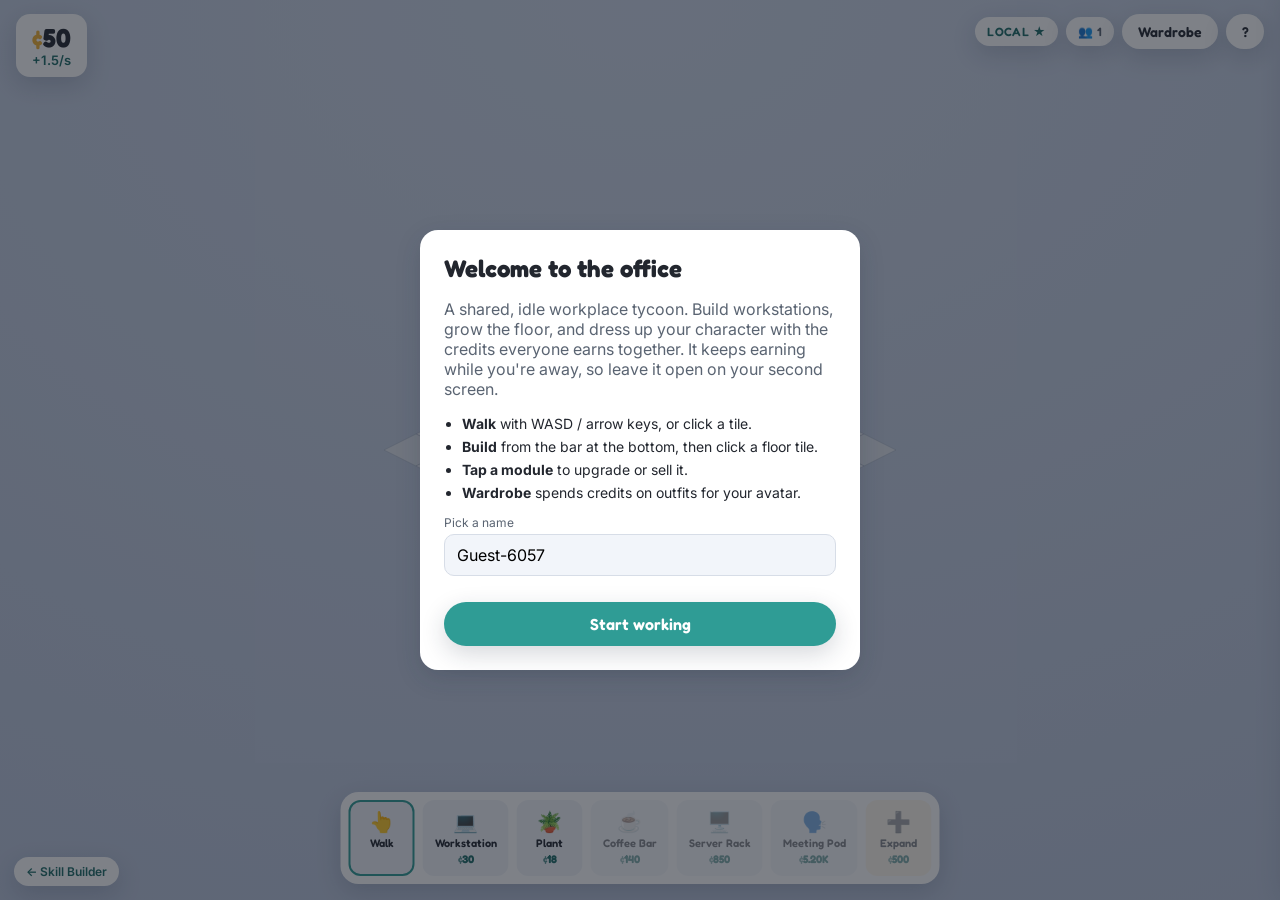
==== tycoon/index.html @ 8f823d98 "Add Deskovania: multiplayer idle office tycoon page A second, parallel page at /tycoon/ (separate fr" ====
<!DOCTYPE html>
<html lang="en">
<head>
  <meta charset="UTF-8" />
  <meta name="viewport" content="width=device-width, initial-scale=1.0, maximum-scale=1.0, user-scalable=no" />
  <title>Deskovania</title>
  <link rel="icon" href="data:image/svg+xml,<svg xmlns='http://www.w3.org/2000/svg' viewBox='0 0 16 16'><text x='1' y='14' font-size='14'>%F0%9F%8F%A2</text></svg>" />
  <link rel="preconnect" href="https://fonts.googleapis.com" />
  <link rel="preconnect" href="https://fonts.gstatic.com" crossorigin />
  <link href="https://fonts.googleapis.com/css2?family=Fredoka:wght@400;500;600;700&family=Inter:wght@400;500;600&display=swap" rel="stylesheet" />
  <link rel="stylesheet" href="styles.css" />
</head>
<body>
  <!-- the isometric world -->
  <canvas id="stage"></canvas>

  <!-- overlay UI -->
  <header id="hud" class="hud"></header>
  <aside id="panel" class="panel"></aside>
  <nav id="buildbar" class="buildbar"></nav>
  <div id="toast" class="toast"></div>

  <a class="cross-link" href="../index.html" title="Back to the Skill Builder">← Skill Builder</a>

  <script type="module" src="src/main.js"></script>
</body>
</html>
---- tycoon/styles.css ----
/* Deskovania — bright, cozy office tycoon. Distinct from the noir skill builder. */

:root {
  --bg: #cdd6e6;
  --bg2: #b9c4da;
  --ink: #22262e;
  --muted: #5a6472;
  --card: #ffffff;
  --card-2: #f2f5fa;
  --line: #d7dde7;
  --brand: #2f9c95;
  --brand-ink: #1c6b66;
  --gold: #f2b134;
  --danger: #e35b4c;
  --shadow: 0 8px 24px rgba(30, 40, 60, 0.18);
  --radius: 14px;
  font-family: "Inter", system-ui, sans-serif;
}

* { box-sizing: border-box; }
html, body { height: 100%; margin: 0; }
body {
  background: radial-gradient(120% 120% at 50% 0%, var(--bg) 0%, var(--bg2) 100%);
  color: var(--ink);
  overflow: hidden;
  overscroll-behavior: none;
  -webkit-user-select: none;
  user-select: none;
}

#stage {
  position: fixed;
  inset: 0;
  width: 100vw;
  height: 100vh;
  display: block;
  cursor: pointer;
}

.badge, .btn, .build-btn, h1, h2, .coin-amt { font-family: "Fredoka", "Inter", sans-serif; }

/* ---- HUD ---------------------------------------------------------------- */
.hud {
  position: fixed;
  top: 0; left: 0; right: 0;
  display: flex;
  justify-content: space-between;
  align-items: flex-start;
  padding: 14px 16px;
  gap: 12px;
  pointer-events: none;
}
.hud > * { pointer-events: auto; }
.hud-right { display: flex; gap: 8px; align-items: center; }

.coin {
  background: var(--card);
  border-radius: var(--radius);
  box-shadow: var(--shadow);
  padding: 10px 16px;
  display: flex;
  flex-direction: column;
  line-height: 1.1;
}
.coin-amt { font-size: 26px; font-weight: 700; }
.coin-amt::before { content: "\00A2 "; color: var(--gold); }
.coin-rate { font-size: 13px; color: var(--brand-ink); font-weight: 600; }

.badge {
  background: var(--card);
  border-radius: 999px;
  padding: 7px 12px;
  font-size: 12px;
  font-weight: 600;
  letter-spacing: 0.03em;
  box-shadow: var(--shadow);
  color: var(--brand-ink);
}
.badge.muted { color: var(--muted); }

.btn {
  background: var(--card);
  border: none;
  border-radius: 999px;
  padding: 9px 16px;
  font-size: 14px;
  font-weight: 600;
  color: var(--ink);
  box-shadow: var(--shadow);
  cursor: pointer;
  transition: transform 0.08s ease, background 0.15s ease;
}
.btn:hover { transform: translateY(-1px); }
.btn:active { transform: translateY(0); }
.btn.primary { background: var(--brand); color: #fff; }
.btn.primary.poor { background: #9fb1b0; cursor: not-allowed; }
.btn.ghost { width: 38px; padding: 9px 0; text-align: center; }
.btn.big { width: 100%; padding: 12px; font-size: 16px; margin-top: 12px; }

/* ---- build bar ---------------------------------------------------------- */
.buildbar {
  position: fixed;
  left: 50%;
  bottom: 16px;
  transform: translateX(-50%);
  display: flex;
  gap: 8px;
  padding: 8px;
  background: var(--card);
  border-radius: 18px;
  box-shadow: var(--shadow);
  max-width: calc(100vw - 24px);
  overflow-x: auto;
  scrollbar-width: none;
}
.buildbar::-webkit-scrollbar { display: none; }
.build-btn {
  border: 2px solid transparent;
  background: var(--card-2);
  border-radius: 12px;
  padding: 8px 10px;
  min-width: 66px;
  display: flex;
  flex-direction: column;
  align-items: center;
  gap: 2px;
  cursor: pointer;
  color: var(--ink);
  transition: transform 0.08s ease, border-color 0.15s ease;
}
.build-btn:hover { transform: translateY(-2px); }
.build-btn.active { border-color: var(--brand); background: #e6f4f2; }
.build-btn.poor { opacity: 0.55; }
.build-btn.disabled { opacity: 0.5; cursor: default; }
.build-btn.cursor { background: #eef1f6; }
.build-btn.expand { background: #fff6e2; }
.b-glyph { font-size: 20px; }
.b-name { font-size: 11px; font-weight: 600; }
.b-cost { font-size: 11px; color: var(--brand-ink); font-weight: 700; }
.b-cost::before { content: "\00A2"; opacity: 0.7; }

/* ---- side panel --------------------------------------------------------- */
.panel {
  position: fixed;
  top: 0; right: 0;
  height: 100%;
  width: min(340px, 88vw);
  background: var(--card);
  box-shadow: -10px 0 30px rgba(30, 40, 60, 0.18);
  transform: translateX(105%);
  transition: transform 0.22s cubic-bezier(0.2, 0.8, 0.2, 1);
  padding: 18px;
  overflow-y: auto;
  z-index: 20;
}
.panel.open { transform: translateX(0); }
.panel-head { display: flex; justify-content: space-between; align-items: center; margin-bottom: 6px; }
.panel-head h2 { margin: 0; font-size: 20px; }
.x { border: none; background: var(--card-2); border-radius: 8px; width: 30px; height: 30px; cursor: pointer; font-size: 14px; }

.stat { display: flex; justify-content: space-between; padding: 8px 0; border-bottom: 1px solid var(--line); }
.stat-l { color: var(--muted); }
.stat-v { font-weight: 700; }
.panel-actions { display: flex; gap: 8px; margin-top: 16px; }
.panel-actions .btn { flex: 1; }

.muted { color: var(--muted); }
.small { font-size: 13px; }

.field { display: block; margin: 14px 0; }
.field-label { display: block; font-size: 12px; color: var(--muted); margin-bottom: 4px; }
.name-input {
  width: 100%;
  padding: 10px 12px;
  border: 1px solid var(--line);
  border-radius: 10px;
  font: inherit;
  background: var(--card-2);
}

/* ---- wardrobe ----------------------------------------------------------- */
.ward-slot { margin: 14px 0; }
.ward-label { font-size: 13px; font-weight: 700; color: var(--muted); margin-bottom: 8px; }
.ward-grid { display: grid; grid-template-columns: 1fr 1fr; gap: 8px; }
.chip {
  display: flex;
  align-items: center;
  gap: 8px;
  border: 2px solid var(--line);
  background: var(--card-2);
  border-radius: 12px;
  padding: 8px;
  cursor: pointer;
  text-align: left;
}
.chip:hover { border-color: var(--brand); }
.chip.equipped { border-color: var(--brand); background: #e6f4f2; }
.chip.locked { opacity: 0.92; }
.sw {
  width: 22px; height: 22px; border-radius: 6px;
  flex: 0 0 auto;
  display: inline-flex; align-items: center; justify-content: center;
  background: #d8dee7; font-size: 13px;
  box-shadow: inset 0 0 0 1px rgba(0,0,0,0.08);
}
.chip-name { flex: 1; font-size: 12px; font-weight: 600; }
.chip-tag { font-size: 11px; font-weight: 700; color: var(--muted); }
.chip-tag.on { color: var(--brand-ink); }
.chip-tag.buy { color: var(--gold); }
.chip-tag.buy::before { content: "\00A2"; }

/* ---- toast + modal ------------------------------------------------------ */
.toast {
  position: fixed;
  left: 50%;
  bottom: 108px;
  transform: translateX(-50%);
  display: flex;
  flex-direction: column;
  gap: 6px;
  align-items: center;
  pointer-events: none;
  z-index: 30;
}
.toast-item {
  background: rgba(24, 28, 36, 0.92);
  color: #fff;
  padding: 8px 14px;
  border-radius: 999px;
  font-size: 13px;
  font-weight: 500;
  opacity: 0;
  transform: translateY(8px);
  transition: opacity 0.25s ease, transform 0.25s ease;
}
.toast-item.show { opacity: 1; transform: translateY(0); }

.modal-back {
  position: fixed; inset: 0;
  background: rgba(20, 26, 38, 0.55);
  display: flex; align-items: center; justify-content: center;
  z-index: 50; padding: 16px;
}
.modal {
  background: var(--card);
  border-radius: 18px;
  padding: 24px;
  max-width: 440px;
  box-shadow: var(--shadow);
}
.modal h2 { margin: 0 0 8px; font-size: 24px; }
.help-list { margin: 12px 0; padding-left: 18px; color: var(--ink); }
.help-list li { margin: 6px 0; font-size: 14px; }

.cross-link {
  position: fixed;
  left: 14px; bottom: 14px;
  background: var(--card);
  color: var(--brand-ink);
  text-decoration: none;
  font-size: 12px;
  font-weight: 600;
  padding: 7px 12px;
  border-radius: 999px;
  box-shadow: var(--shadow);
  pointer-events: auto;
}

.boot-error {
  position: fixed; inset: auto 16px 16px 16px;
  background: var(--danger); color: #fff;
  padding: 12px 16px; border-radius: 12px; font-size: 14px;
  z-index: 99;
}

@media (max-width: 560px) {
  .coin-amt { font-size: 22px; }
  .build-btn { min-width: 58px; }
  .cross-link { bottom: 88px; }
}
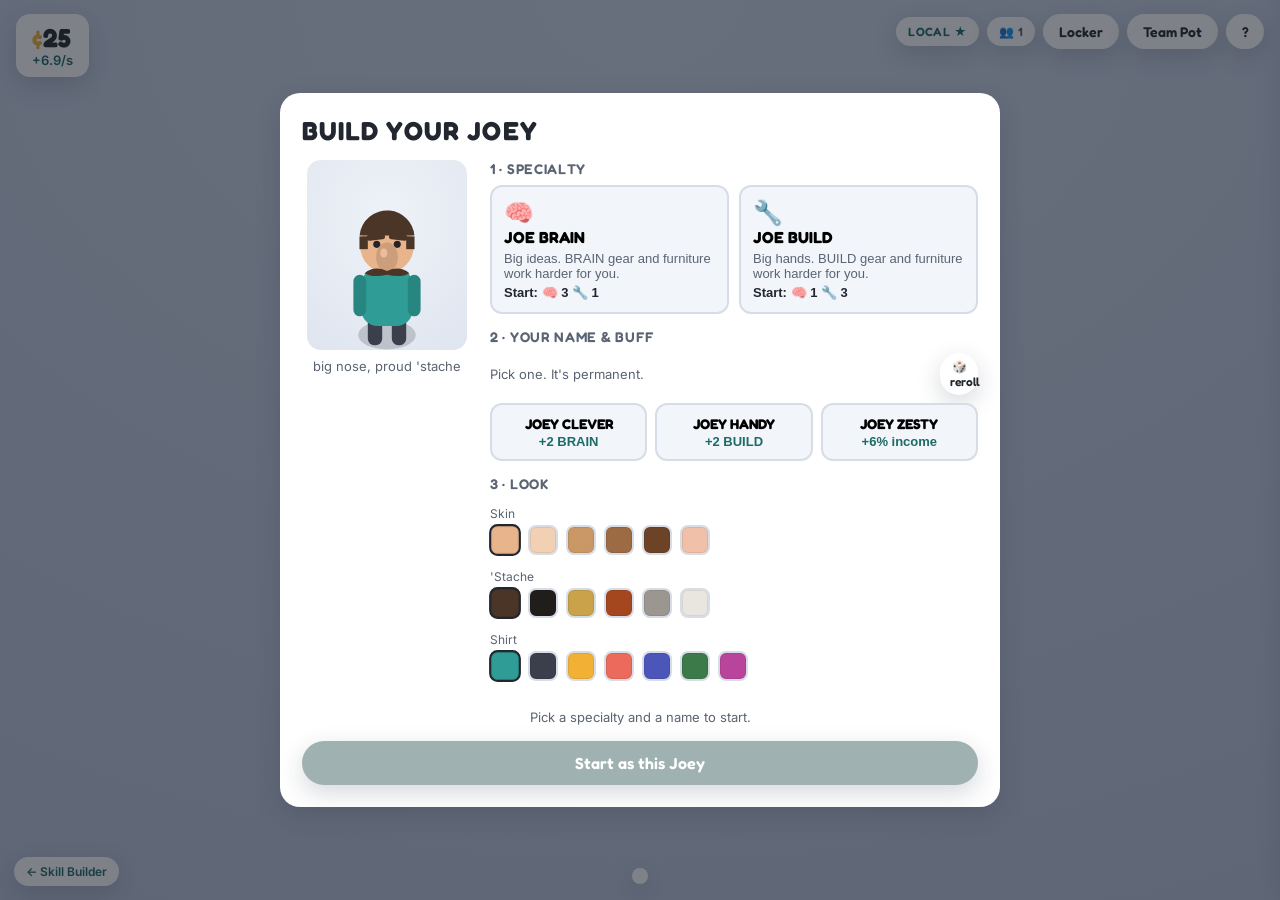
==== commit e9c18a9e: "Rework tycoon into JOE TIME: Joey theme, creation gate, stats, pot Drop the Deskovania office themin" ====
--- a/tycoon/index.html
+++ b/tycoon/index.html
@@ -3,8 +3,8 @@
 <head>
   <meta charset="UTF-8" />
   <meta name="viewport" content="width=device-width, initial-scale=1.0, maximum-scale=1.0, user-scalable=no" />
-  <title>Deskovania</title>
-  <link rel="icon" href="data:image/svg+xml,<svg xmlns='http://www.w3.org/2000/svg' viewBox='0 0 16 16'><text x='1' y='14' font-size='14'>%F0%9F%8F%A2</text></svg>" />
+  <title>Joe Time</title>
+  <link rel="icon" href="data:image/svg+xml,<svg xmlns='http://www.w3.org/2000/svg' viewBox='0 0 16 16'><text x='1' y='14' font-size='14'>%F0%9F%91%A8</text></svg>" />
   <link rel="preconnect" href="https://fonts.googleapis.com" />
   <link rel="preconnect" href="https://fonts.gstatic.com" crossorigin />
   <link href="https://fonts.googleapis.com/css2?family=Fredoka:wght@400;500;600;700&family=Inter:wght@400;500;600&display=swap" rel="stylesheet" />
--- a/tycoon/styles.css
+++ b/tycoon/styles.css
@@ -273,8 +273,90 @@
   z-index: 99;
 }
 
+/* ---- Joe Time additions ------------------------------------------------- */
+.stat-chips { display: flex; gap: 6px; margin-top: 6px; }
+.schip {
+  background: var(--card); border-radius: 999px; padding: 4px 9px;
+  font-size: 12px; font-weight: 700; box-shadow: var(--shadow);
+}
+.schip.brain { color: #4b56b8; }
+.schip.build { color: #c9772f; }
+.badge.big { font-size: 13px; padding: 8px 12px; }
+.badge.alert, .btn.alert { background: var(--gold); color: #3a2c00; }
+
+.spec-line { display: flex; gap: 8px; align-items: center; flex-wrap: wrap; margin-bottom: 8px; }
+
+/* build bar tag tints */
+.build-btn.t-brain { box-shadow: inset 0 -3px 0 #4b56b8; }
+.build-btn.t-build { box-shadow: inset 0 -3px 0 #c9772f; }
+.build-btn.t-neutral { box-shadow: inset 0 -3px 0 #7f8794; }
+
+/* gear + look */
+.chip-buff { font-size: 11px; font-weight: 700; color: var(--brand-ink); margin-right: 4px; }
+.ward-sub { font-size: 12px; color: var(--muted); margin: 4px 0; }
+.look-row { display: flex; gap: 8px; flex-wrap: wrap; }
+.swatch {
+  width: 30px; height: 30px; border-radius: 8px; border: 2px solid var(--line);
+  cursor: pointer; box-shadow: inset 0 0 0 1px rgba(0,0,0,0.08);
+}
+.swatch.on { border-color: var(--ink); transform: scale(1.06); }
+
+/* team pot */
+.pot-balance { text-align: center; margin: 8px 0 12px; }
+.pot-amt { font-family: "Fredoka", sans-serif; font-size: 40px; font-weight: 700; color: var(--gold); display: block; }
+.pot-amt::before { content: "\00A2"; opacity: 0.7; }
+.pot-sub { font-size: 12px; color: var(--muted); }
+.pot-phase { text-align: center; padding: 8px; border-radius: 10px; font-weight: 600; font-size: 13px; margin-bottom: 10px; }
+.pot-phase.grow { background: #e6f4f2; color: var(--brand-ink); }
+.pot-phase.vote { background: #fff2d6; color: #8a5a00; }
+.invest-row { display: flex; gap: 8px; margin-top: 10px; }
+.invest-row .name-input { margin: 0; }
+.invest-row .btn { flex: 0 0 auto; }
+.quick-row { display: flex; gap: 6px; margin-top: 8px; }
+.qbtn { flex: 1; border: 1px solid var(--line); background: var(--card-2); border-radius: 8px; padding: 8px; font: inherit; font-weight: 600; cursor: pointer; }
+.qbtn:hover { border-color: var(--brand); }
+.prop { display: flex; align-items: center; gap: 10px; width: 100%; text-align: left; border: 2px solid var(--line); background: var(--card-2); border-radius: 12px; padding: 10px; margin-top: 8px; cursor: pointer; }
+.prop:hover { border-color: var(--brand); }
+.prop.mine { border-color: var(--brand); background: #e6f4f2; }
+.prop-glyph { font-size: 22px; }
+.prop-body { flex: 1; display: flex; flex-direction: column; }
+.prop-name { font-weight: 700; }
+.prop-tally { font-weight: 700; color: var(--brand-ink); }
+
+/* Build Your Joey */
+.creator {
+  background: var(--card); border-radius: 20px; padding: 22px;
+  width: min(720px, 94vw); max-height: 92vh; overflow-y: auto; box-shadow: var(--shadow);
+}
+.creator h2 { margin: 0 0 14px; font-size: 26px; letter-spacing: 0.04em; }
+.creator-body { display: flex; gap: 18px; }
+.creator-left { flex: 0 0 170px; display: flex; flex-direction: column; align-items: center; gap: 8px; }
+.joey-preview { background: radial-gradient(120% 120% at 50% 30%, #eef2f8, #d9e0ec); border-radius: 14px; }
+.creator-right { flex: 1; min-width: 0; }
+.sect-label { font-family: "Fredoka", sans-serif; font-weight: 600; font-size: 14px; color: var(--muted); margin: 14px 0 8px; text-transform: uppercase; letter-spacing: 0.05em; }
+.sect-label:first-child { margin-top: 0; }
+.spec-row { display: flex; gap: 10px; }
+.spec-card { flex: 1; border: 2px solid var(--line); background: var(--card-2); border-radius: 12px; padding: 12px; cursor: pointer; text-align: left; }
+.spec-card:hover { border-color: var(--brand); }
+.spec-card.on { border-color: var(--brand); background: #e6f4f2; }
+.spec-glyph { font-size: 24px; }
+.spec-name { font-family: "Fredoka", sans-serif; font-weight: 700; font-size: 16px; }
+.spec-blurb { margin: 4px 0; }
+.spec-start { font-weight: 600; color: var(--ink); }
+.adj-head { display: flex; justify-content: space-between; align-items: center; margin-bottom: 8px; }
+.adj-wrap { display: grid; grid-template-columns: 1fr 1fr 1fr; gap: 8px; }
+.adj-card { border: 2px solid var(--line); background: var(--card-2); border-radius: 12px; padding: 10px; cursor: pointer; text-align: center; }
+.adj-card:hover { border-color: var(--brand); }
+.adj-card.on { border-color: var(--brand); background: #e6f4f2; }
+.adj-word { font-family: "Fredoka", sans-serif; font-weight: 700; font-size: 14px; }
+.adj-buff { color: var(--brand-ink); font-weight: 600; margin-top: 2px; }
+.start-info { text-align: center; margin: 14px 0 4px; }
+.btn.small { padding: 6px 10px; font-size: 12px; }
+
 @media (max-width: 560px) {
   .coin-amt { font-size: 22px; }
   .build-btn { min-width: 58px; }
   .cross-link { bottom: 88px; }
-}
+  .creator-body { flex-direction: column; align-items: center; }
+  .adj-wrap { grid-template-columns: 1fr; }
+}
